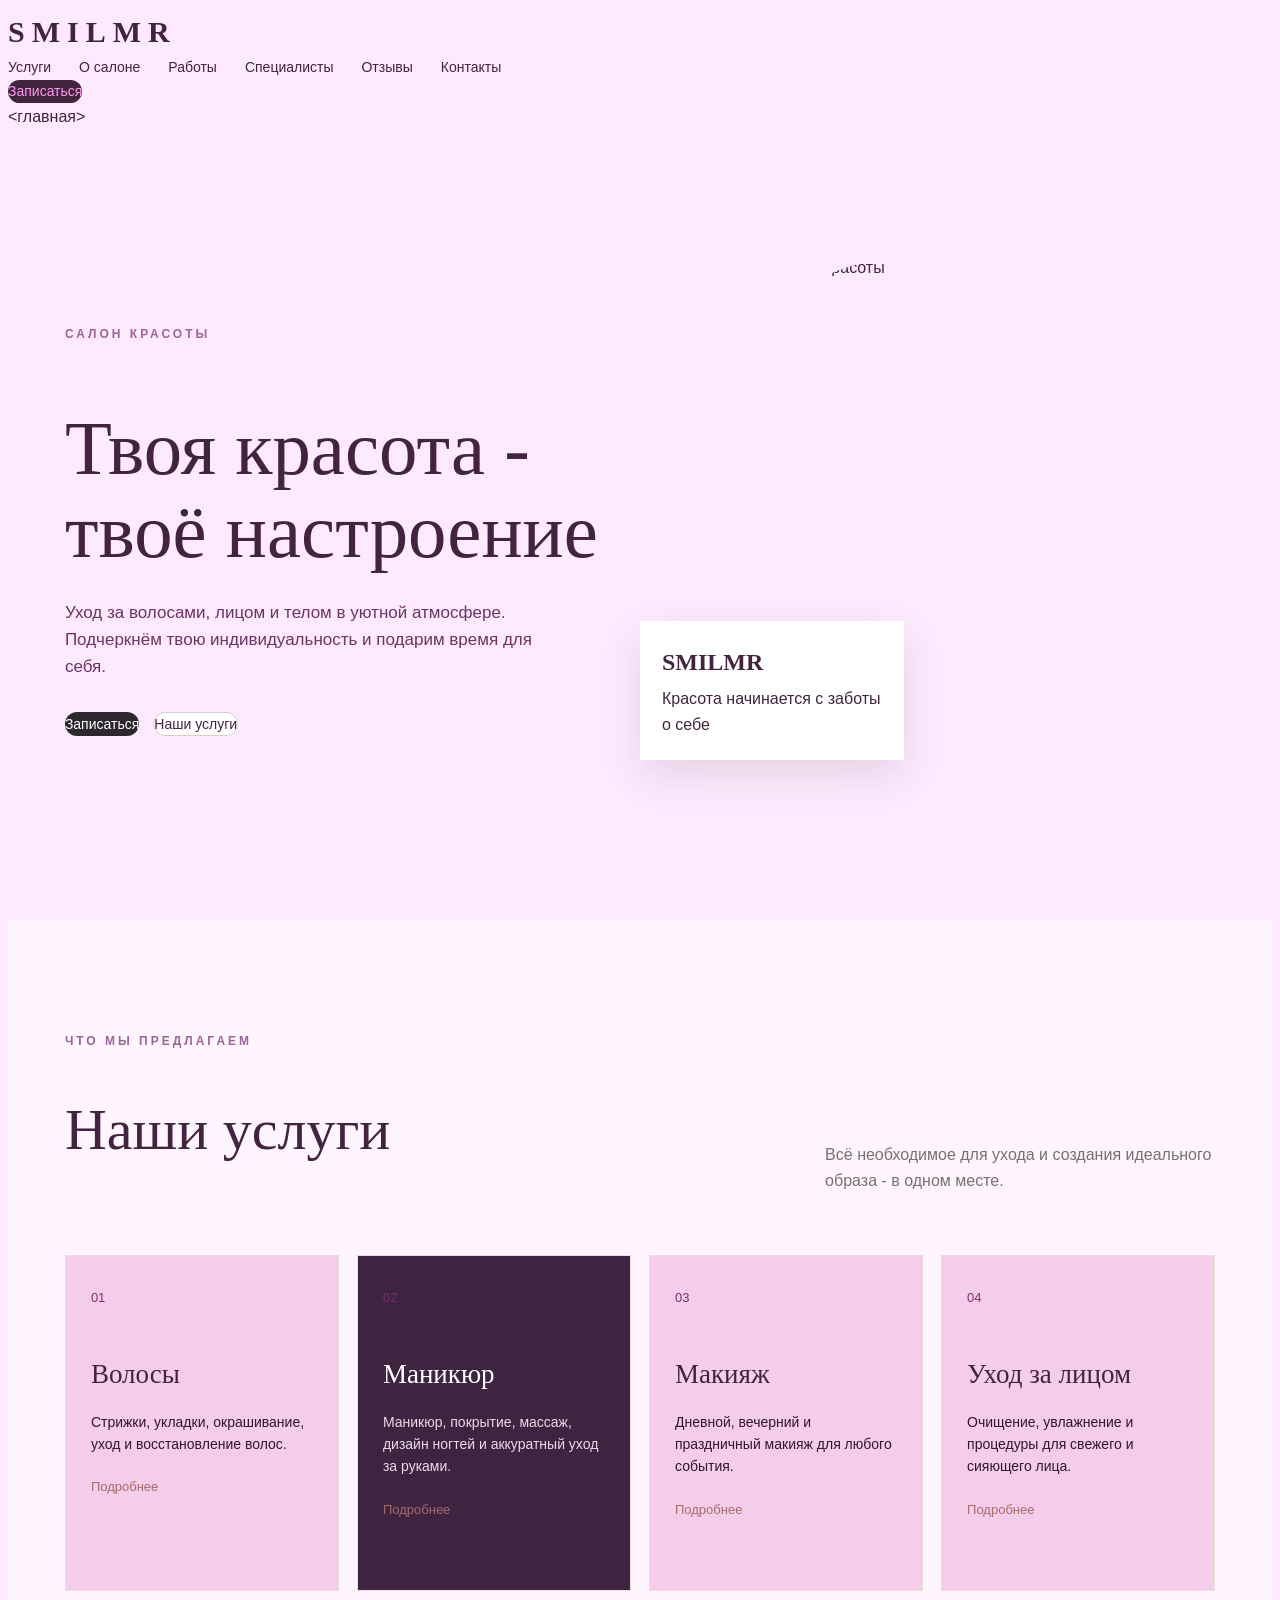
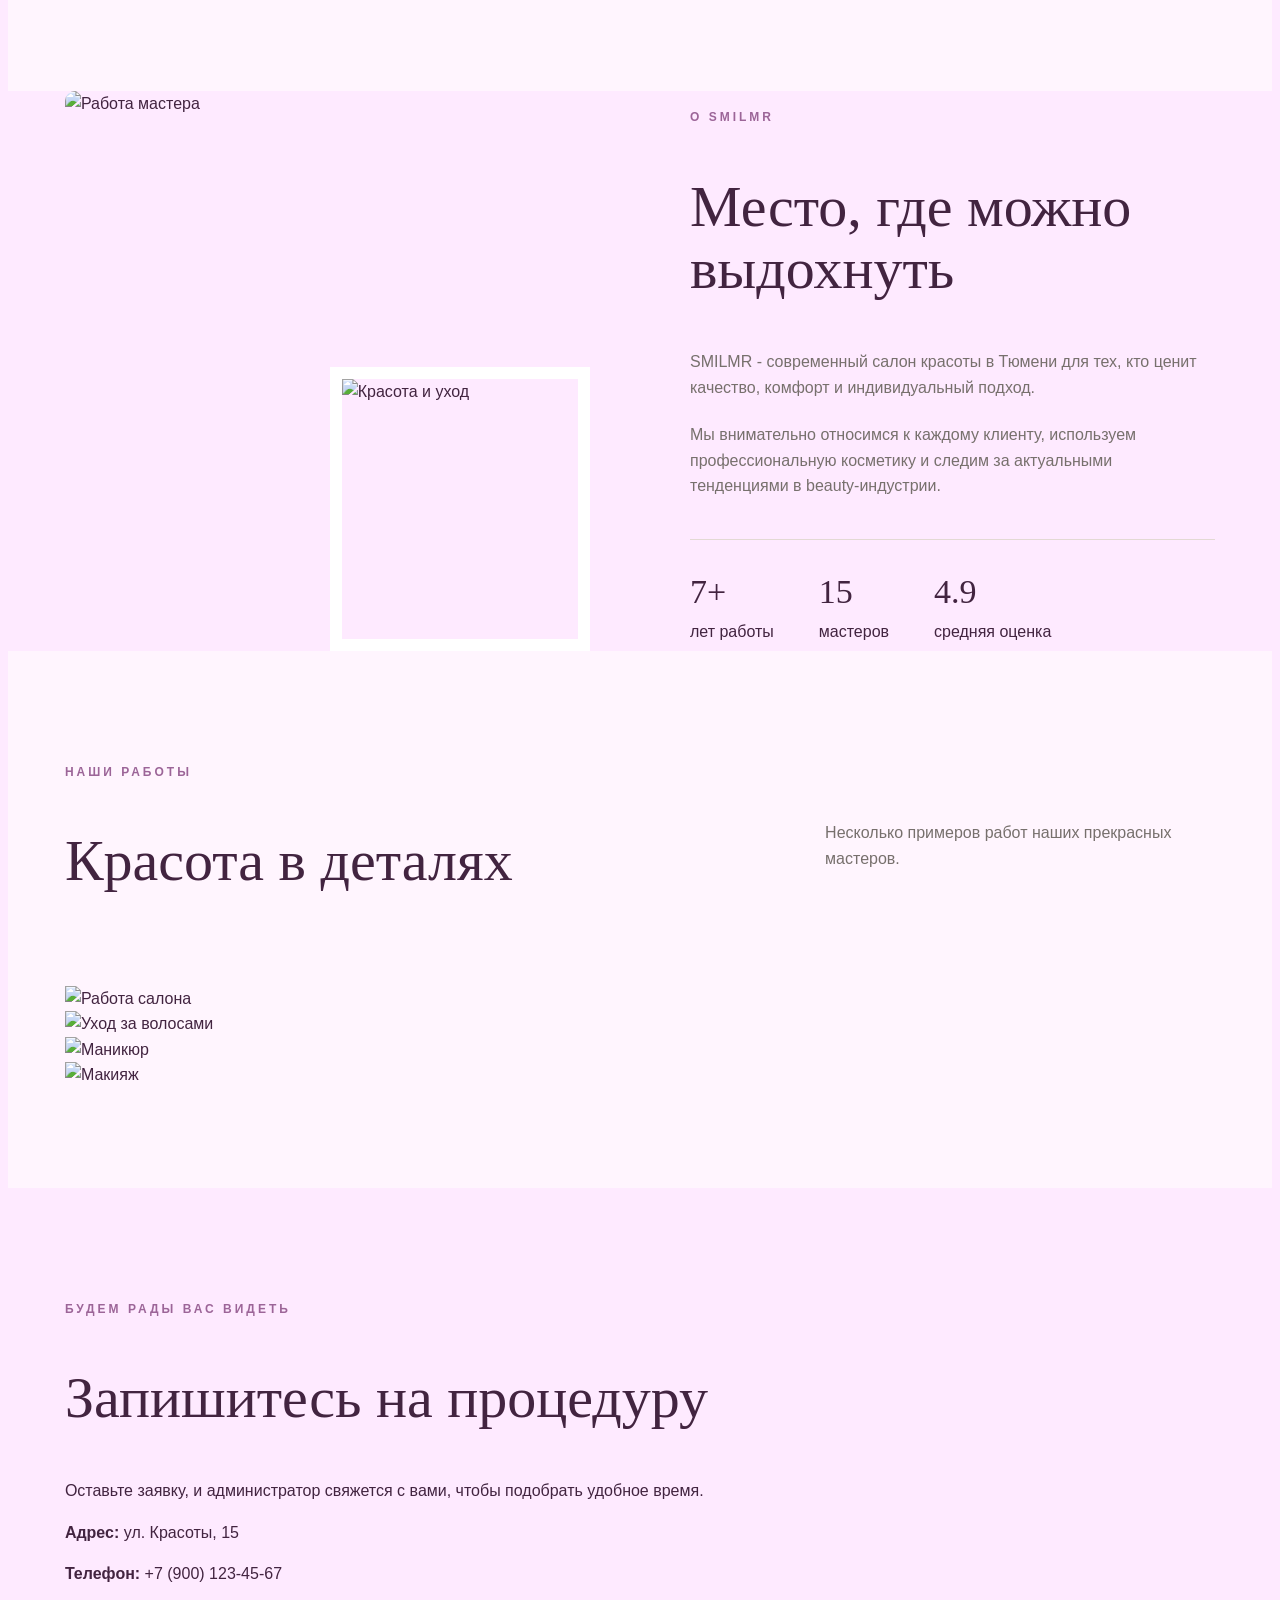
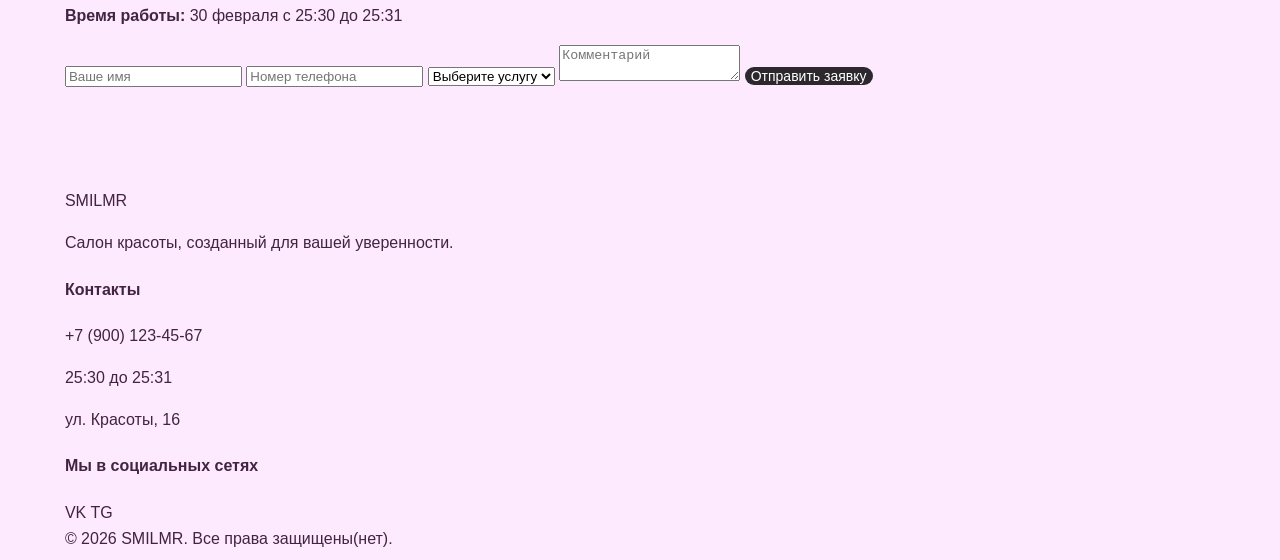
==== пр 5 васильева ноговицына/index.html @ 91c5d78b "изменена красотка в деталях прекрасные мастера" ====
<!DOCTYPE html>
<html lang="ru">
<head>
 <meta charset="UTF-8">
 <meta name="viewport" content="width=ширина устройства, начальный масштаб=1.0">
 <title>SMILMR - салон красоты в Тюмени</title>
  <link rel="stylesheet" href="style.css">
</head>
<body>


 <div class="заголовок контейнера-внутренний">
 <a href="#home" class="logo">SMILMR</a>

 <nav class="nav">
 <a href="#services">Услуги</a>
 <a href="#about">О салоне</a>
 <a href="#gallery">Работы</a>
 <a href="#masters">Специалисты</a>
 <a href="#reviews">Отзывы</a>
 <a href="#contacts">Контакты</a>
 </nav>

 <a href="#контакты" class="header-btn">Записаться</a>
 </div>
</header>

<главная>

 <!--БАННЕР-->
 <section class="hero" id="home">
 <div class="container hero-content">
 <div class="hero-text">
 <p class="eyebrow">САЛОН КРАСОТЫ</p>
 <h1>Твоя красота -

твоё настроение
</h1> <p class="hero-description"> Уход за волосами, лицом и телом в уютной атмосфере.
 Подчеркнём твою индивидуальность и подарим время для себя.
 </p>
 <div class="hero-buttons">
 <a href="#contacts" class="btn btn-dark">Записаться</a>
 <a href="#services" class="btn btn-light">Наши услуги</a>
 </div>
 </div>

 <div class="hero-image">
 <img src="D:\ИС-24-1 Ноговицына Кристина\закладочки и ксюшечка\06.10.26\image\салон.jpg" alt="Интерьер салона красоты">
 <div class="hero-card">
 <strong>SMILMR</strong>
 
Красота начинается с заботы о себе

 </div>
 </div> </div> </section>

 <section class="section services" id="services">
 <div class="container">
 <div class="section-heading">
 <div>
 <p class="eyebrow">ЧТО МЫ ПРЕДЛАГАЕМ</p>
 <h2>Наши услуги</h2>
 </div>
 <p>Всё необходимое для ухода и создания идеального образа - в одном месте.</p>
 </div>

 <div class="service-grid">
 <article class="service-card">
 <div class="service-number">01</div>
 <h3>Волосы</h3>
 <p>Стрижки, укладки, окрашивание, уход и восстановление волос.</p>
 <a href="#contacts">Подробнее </a>
 </article>

 <article class="service-card featured">
 <div class="service-number">02</div>
 <h3>Маникюр</h3>
 <p>Маникюр, покрытие, массаж, дизайн ногтей и аккуратный уход за руками.</p>
 <a href="#contacts">Подробнее </a>
 </article>

 <article class="service-card">
 <div class="service-number">03</div>
 <h3>Макияж</h3>
 <p>Дневной, вечерний и праздничный макияж для любого события.</p>
 <a href="#contacts">Подробнее </a>
 </article>

 <article class="service-card">
 <div class="service-number">04</div>
 <h3>Уход за лицом</h3>
 <p>Очищение, увлажнение и процедуры для свежего и сияющего лица.</p>
 <a href="#contacts">Подробнее </a>
 </article>
 </div>
 </div>
 </section>

 <!--О САЛОНЕ-->
 <section class="раздел о программе" id="about">
 <div class="container about-grid">
 <div class="about-images">
 <img class="about-main" src="D:\ИС-24-1 Ноговицына Кристина\закладочки и ксюшечка\06.10.26\image\вторая женщина.jpg" alt="Работа мастера">
 <img class="about-small" src="D:\ИС-24-1 Ноговицына Кристина\закладочки и ксюшечка\06.10.26\image\не женщина.jpg" alt="Красота и уход">
 </div>

 <div class="about-text">
 <p class="eyebrow">О SMILMR</p>
 <h2>Место, где можно

выдохнуть
</h2>
 <p>
 SMILMR - современный салон красоты в Тюмени для тех, кто ценит
 качество, комфорт и индивидуальный подход.
 </p>
 <p>
 Мы внимательно относимся к каждому клиенту, используем
 профессиональную косметику и следим за актуальными тенденциями в beauty-индустрии. </p>

 <div class="stats">
 <div><strong>7+</strong>
лет работы
</div>
 <div><strong>15</strong>
мастеров
</div>
 <div><strong>4.9</strong>средняя оценка</div> </div> </div> </div> </section>

 <!--ГАЛЕРЕЯ-->
 <section class="section gallery" id="gallery">
 <div class="container">
 <div class="section-heading centered">
 <div>
 <p class="eyebrow">НАШИ РАБОТЫ</p>
 <h2>Красота в деталях</h2>
 </div>
 <p>Несколько примеров работ наших прекрасных мастеров.</p>
 </div>

 <div class="галерея-сетка">
 <img src="D:\ИС-24-1 Ноговицына Кристина\закладочки и ксюшечка\06.10.26\image\работа.jpg" alt="Работа салона">
 <img src="D:\ИС-24-1 Ноговицына Кристина\закладочки и ксюшечка\06.10.26\image\женщина.jpg " alt="Уход за волосами">
 <img src="D:\ИС-24-1 Ноговицына Кристина\закладочки и ксюшечка\06.10.26\image\ногти.jpeg" alt="Маникюр">
 <img src="D:\ИС-24-1 Ноговицына Кристина\закладочки и ксюшечка\06.10.26\image\акияжик.jpg" alt="Макияж">
 </div>
 </div>
 </раздел>

 
 </article>
 </div>
 </div>
 </div>
 </section>

 <!--КОНТАКТЫ-->
 <section class="section contacts" id="contacts">
 <div class="container contacts-grid">
 <div>
 <p class="eyebrow">БУДЕМ РАДЫ ВАС ВИДЕТЬ</p>
 <h2>Запишитесь

на процедуру
</h2>
 <p class="contact-text">
 Оставьте заявку, и администратор свяжется с вами, чтобы подобрать удобное время. </p>

 <div class="contact-info">
 <p><b>Адрес:</b> ул. Красоты, 15</p>
 <p><b>Телефон:</b> +7 (900) 123-45-67</p>
 <p><b>Время работы:</b> 30 февраля с 25:30 до 25:31</p>
 </div>
 </div>

 <form class="form" onsubmit="return false;">
 <input type="text" placeholder="Ваше имя">
 <input type="tel" placeholder="Номер телефона">
 <select>
 <option>Выберите услугу</option>
 <option>Волосы</option>
 <option>Маникюр</option>
 <option>Макияж</option>
 <option>Уход за лицом</option>
 </select>
 <textarea placeholder="Комментарий"></textarea>
 <button class="btn btn-dark" type="submit">Отправить заявку</button>
 </form>
 </div>
 </section>



<footer class="footer">
 <div class="container footer-grid">
 <div>
 <div class="footer-logo">SMILMR</div>
 <p>Салон красоты, созданный
для вашей уверенности.</p>
 </div>

 <div>
 <h4>Контакты</h4>
 <p>+7 (900) 123-45-67</p>
 <p>25:30 до 25:31</p>
 <p>ул. Красоты, 16</p>
 </div>

 <div>
 <h4>Мы в социальных сетях</h4>
 <div class="socials">
 <a href="#">VK</a>
 <a href="#">TG</a>
 
 </div>
 </div>
 </div>

 <div class="container copyright">
 <span>© 2026 SMILMR. Все права защищены(нет).
---- пр 5 васильева ноговицына/style.css ----
html {
    scroll-behavior: smooth;
}

body {
    font-family: Arial, Helvetica, sans-serif;
    color: #422440;
    background: #feeaff;
    line-height: 1.6;
}

a {
    color: inherit;
    text-decoration: none;
}

img {
    width: 99%;
    display: block;
    object-fit: cover;
}

.container {
    width: min(1180px, 91%);
    margin: 0 auto;
}


.header {
    background: rgba(49, 4, 34, 0.96);
    border-bottom: 1px solid #e8ded8;
    position: sticky;
    top: 0;
    z-index: 10;
}

.header-inner {
    min-height: 78px;
    display: flex;
    align-items: center;
    justify-content: space-between;
    gap: 30px;
}

.logo {
    font-family: Georgia, serif;
    font-size: 30px;
    letter-spacing: 7px;
    font-weight: bold;
}

.nav {
    display: flex;
    gap: 28px;
    font-size: 14px;
}

.nav a:hover {
    color: #ce6cbd;
}

.header-btn,
.btn {
    display: inline-flex;
    align-items: center;
    justify-content: center;
    padding: 13px 24p


x;
    border-radius: 30px;
    transition: .25s;
    cursor: pointer;
    border: none;
    font-size: 14px;
}

.header-btn {
    background: #422440;
    color: rgb(255, 153, 238);
}

.header-btn:hover,
.btn-dark:hover {
    background: #a5699d;
    transform: translateY(-2px);
}

.section {
    padding: 100px 0;
}

.eyebrow {
    color: #9c6598;
    font-size: 12px;
    letter-spacing: 3px;
    font-weight: bold;
    margin-bottom: 15px;
}

h1, h2 {
    font-family: Georgia, "Times New Roman", serif;
    font-weight: 400;
    line-height: 1.08;
}

h2 {
    font-size: clamp(39px, 5vw, 58px);
}

h2 span,
h1 span {
    color: #a5699d;
}

.section-heading {
    display: flex;
    justify-content: space-between;
    align-items: end;
    gap: 30px;
    margin-bottom: 45px;
}

.section-heading > p {
    max-width: 390px;
    color: #77706d;
}

.centered {
    align-items: center;
}


.hero {
    min-height: 650px;
    display: flex;
    align-items: center;
    padding: 70px 0;
}

.hero-content {
    display: grid;
    grid-template-columns: 1fr 1fr;
    align-items: center;
    gap: 70px;
}

.hero-text h1 {
    font-size: clamp(48px, 6vw, 78px);
    margin-bottom: 25px;
}

.hero-description {
    color: #6d3363;
    max-width: 510px;
    margin-bottom: 32px;
    font-size: 17px;
}

.hero-buttons {
    display: flex;
    gap: 14px;
    flex-wrap: wrap;
}

.btn-dark {
    background: #2c282d;
    color: white;
}

.btn-light {
    background: white;
    border: 1px solid #d9cdc7;
}

.btn-light:hover {
    border-color: #a56c69;
    color: #a56c69;
}

.hero-image {
    position: relative;
}

.hero-image img {
    height: 540px;
    border-radius: 250px 250px 12px 12px;
}

.hero-card {
    position: absolute;
    left: -35px;
    bottom: 35px;
    width: 220px;
    background: white;
    padding: 22px;
    box-shadow: 0 15px 40px rgba(50, 35, 30, .12);
}

.hero-card strong {
    display: block;
    font-family: Georgia, serif;
    font-size: 24px;
    margin-bottom: 5px;
}

.hero-card span {
    color: #77706d;
    font-size: 13px;
}

.services {
    background: #fff5fe;
}

.service-grid {
    display: grid;
    grid-template-columns: repeat(4, 1fr);
    gap: 18px;
}

.service-card {
    background: #f5cdeb;
    padding: 32px 25px;
    min-height: 270px;
    border: 1px solid #eadfd9;
    transition: .25s;
}

.service-card:hover {
    transform: translateY(-7px);
    box-shadow: 0 15px 30px rgba(50, 35, 30, .08);
}

.service-card.featured {
    background: #3e2441;
    color: white;
}

.service-number {
    color: #812c6f;
    font-size: 13px;
    margin-bottom: 45px;
}

.service-card h3 {
    font-family: Georgia, serif;
    font-size: 27px;
    font-weight: 400;
    margin-bottom: 12px;
}

.service-card p {
    color: #31162d;
    font-size: 14px;
    margin-bottom: 18px;
}

.featured p {
    color: #e9dbe5;
}

.service-card a {
    font-size: 13px;
    color: #a56c69;
}


.about {
    background:#fff5fe;
}

.about-grid {
    display: grid;
    grid-template-columns: 1fr 1fr;
    gap: 100px;
    align-items: center;
}

.about-images {
    position: relative;
    min-height: 560px;
}

.about-main {
    width: 78%;
    height: 500px;
    border-radius: 10px;
}

.about-small {
    position: absolute;
    width: 45%;
    height: 260px;
    right: 0;
    bottom: 0;
    border: 12px solid #fff;
}

.about-text > p:not(.eyebrow) {
    color: #77706d;
    max-width: 520px;
    margin-top: 22px;
}

.stats {
    display: flex;
    gap: 45px;
    margin-top: 40px;
    padding-top: 25px;
    border-top: 1px solid #e3d9d4;
}

.stats strong {
    display: block;
    font-family: Georgia, serif;
    font-size: 34px;
    font-weight: 400;
}

.stats span {
    color: #77706d;
    font-size: 12px;
}


.gallery {
    background: #fff5fe;
}

.gallery-grid {
    display: grid;
    grid-template-columns: repeat(4, 1fr);
    gap: 15px;
}

.gallery-grid img {
    height: 360px;
    border-radius: 5px;
    trans




.gallery-grid img:hover {
    transform: scale(1.02);
}

/* МАСТЕРА */
.masters {
    background: #fff;
}

.masters-grid {
    display: grid;
    grid-template-columns: repeat(3, 1fr);
    gap: 25px;
}

.master-card {
    background: #f5eeea;
}

.master-card img {
    height: 400px;
}

.master-card div {
    padding: 20px;
}

.master-card h3 {
    font-family: Georgia, serif;
    font-size: 24px;
    font-weight: 400;
}

.master-card p {
    color: #77706d;
    font-size: 13px;
}


.reviews {
    background: #e7d5d0;
}

.reviews-box {
    text-align: center;
}

.review-grid {
    margin-top: 40px;
    display: grid;
    grid-template-columns: 1fr 1fr;
    gap: 20px;
    text-align: left;
}

.review {
    background: #fff;
    padding: 30px;
}

.stars {
    color: #a56c69;
    letter-spacing: 4px;
    margin-bottom: 20px;
}

.review p {
    color: #5e5754;
    margin-bottom: 25px;
}

.contacts {
    background: #fbf7f4;
}

.contacts-grid {
    display: grid;
    grid-template-columns: 1fr 1fr;
    gap: 100px;
    align-items: start;
}

.contact-text {
    color: #77706d;
    max-width: 480px;
    margin: 25px 0;
}

.contact-info {
    line-height: 2;
}

.form {
    background: #fff;
    padding: 35px;
    box-shadow: 0 15px 40px rgba(50, 35, 30, .08);
}

.form input,
.form select,
.form textarea {
    width: 100%;
    border: 1px solid #ded3ce;
    background: #fff;
    padding: 15px;
    margin-bottom: 14px;
    font: inherit;
    outline: none;
}

.form input:focus,
.form select:focus,
.form textarea:focus {
    border-color: #a56c69;
}

.form textarea {
    min-height: 120px;
    resize: vertical;
}

.form .btn {
    width: 100%;
}


.footer {
    background: #292524;
    color: #eee7e3;
    padding: 65px 0 25px;
}

.footer-grid {
    display: grid;
    grid-template-columns: 1.4fr 1fr 1fr 1fr;
    gap: 45px;
    padding-bottom: 45px;
}

.footer-logo {
    font-family: Georgia, serif;
    font-size: 42px;
    letter-spacing: 8px;
    margin-bottom: 18px;
}

.footer p,
.footer a {
    color: #aaa19d;
    font-size: 13px;
}

.footer h4 {
    margin-bottom: 18px;
}

.footer a {
    display: block;
    margin-bottom: 9px;
}

.footer a:hover {
    color: white;
}

.socials {
    display: flex;
    gap: 8px;
}

.socials a {
    width: 40px;
    height: 40px;
    display: flex;
    justify-content: center;
    align-items: center;
    border: 1px solid #625a56;
    border-radius: 50%;
    color: white;
}

.copyright {
    border-top: 1px solid #48413e;
    padding-top: 20px;
    display: flex;
    justify-content: space-between;
    color: #827a76;
    font-size: 12px;
}



    .nav {
        display: none;
    }

    .hero-content,
    .about-grid,
    .contacts-grid {
        grid-template-columns: 1fr;
    }

    .hero {
        padding-top: 45px;
    }

    .hero-image {
        max-width: 650px;
        margin: 0 auto;
    }

    .service-grid {
        grid-template-columns: repeat(2, 1fr);
    }

    .gallery-grid {
        grid-template-columns: repeat(2, 1fr);
    }

    .masters-grid {
        grid-template-columns: repeat(3, 1fr);
    }

    .footer-grid {
        grid-template-columns: repeat(2, 1fr);
    }

    .about-images {
        max-width: 650px;
    }



    .section {
        padding: 65px 0;
    }

    .header-btn {
        padding: 10px 16px;
    }

    .logo {
        font-size: 24px;
        letter-spacing: 4px;
    }

    .hero-text h1 {
        font-size: 48px;
    }

    .hero-image img {
        height: 420px;
    }

    .hero-card {
        left: 10px;
        bottom: 20px;
    }

    .section-heading {
        display: block;
    }

    .section-heading > p {
        margin-top: 15px;
    }

    .service-grid,
    .gallery-grid,
    .masters-grid,
    .review-grid {
        grid-template-columns: 1fr;
    }

    .about-images {
        min-height: 450px;
    }
}
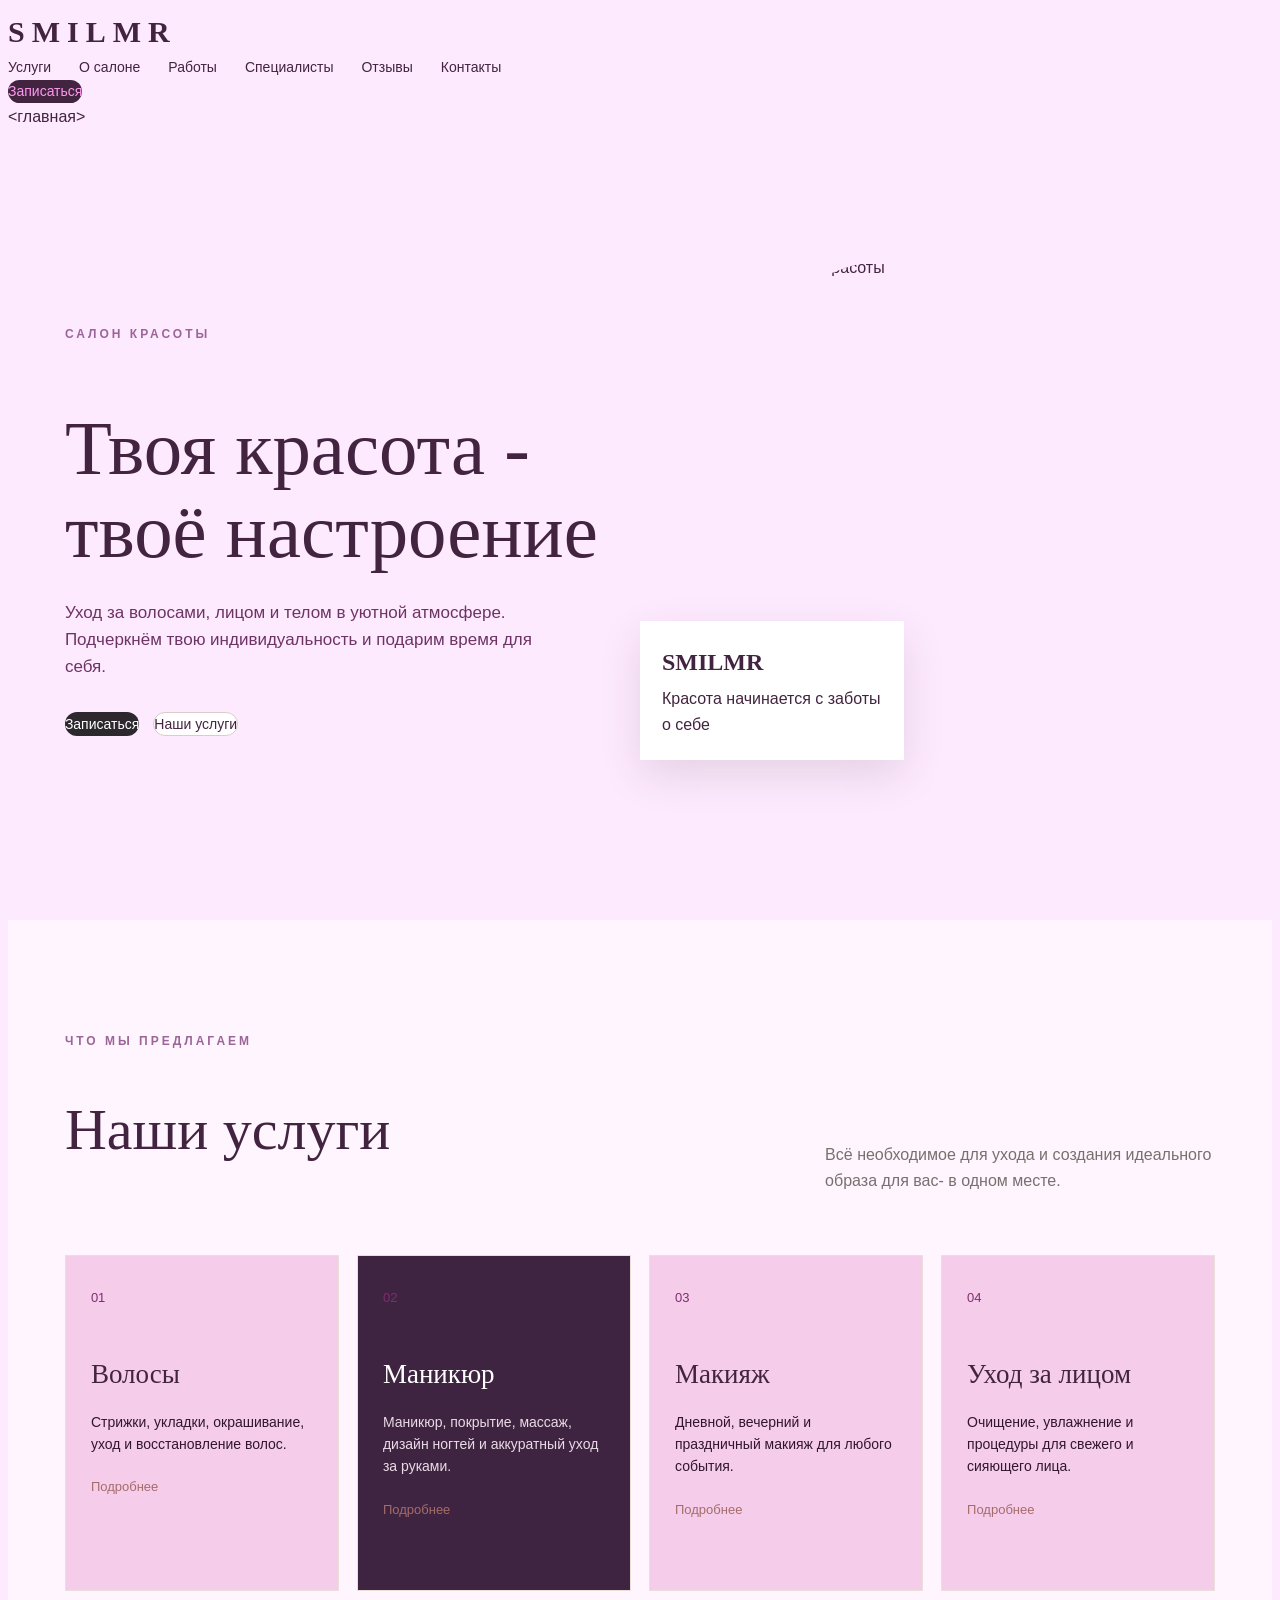
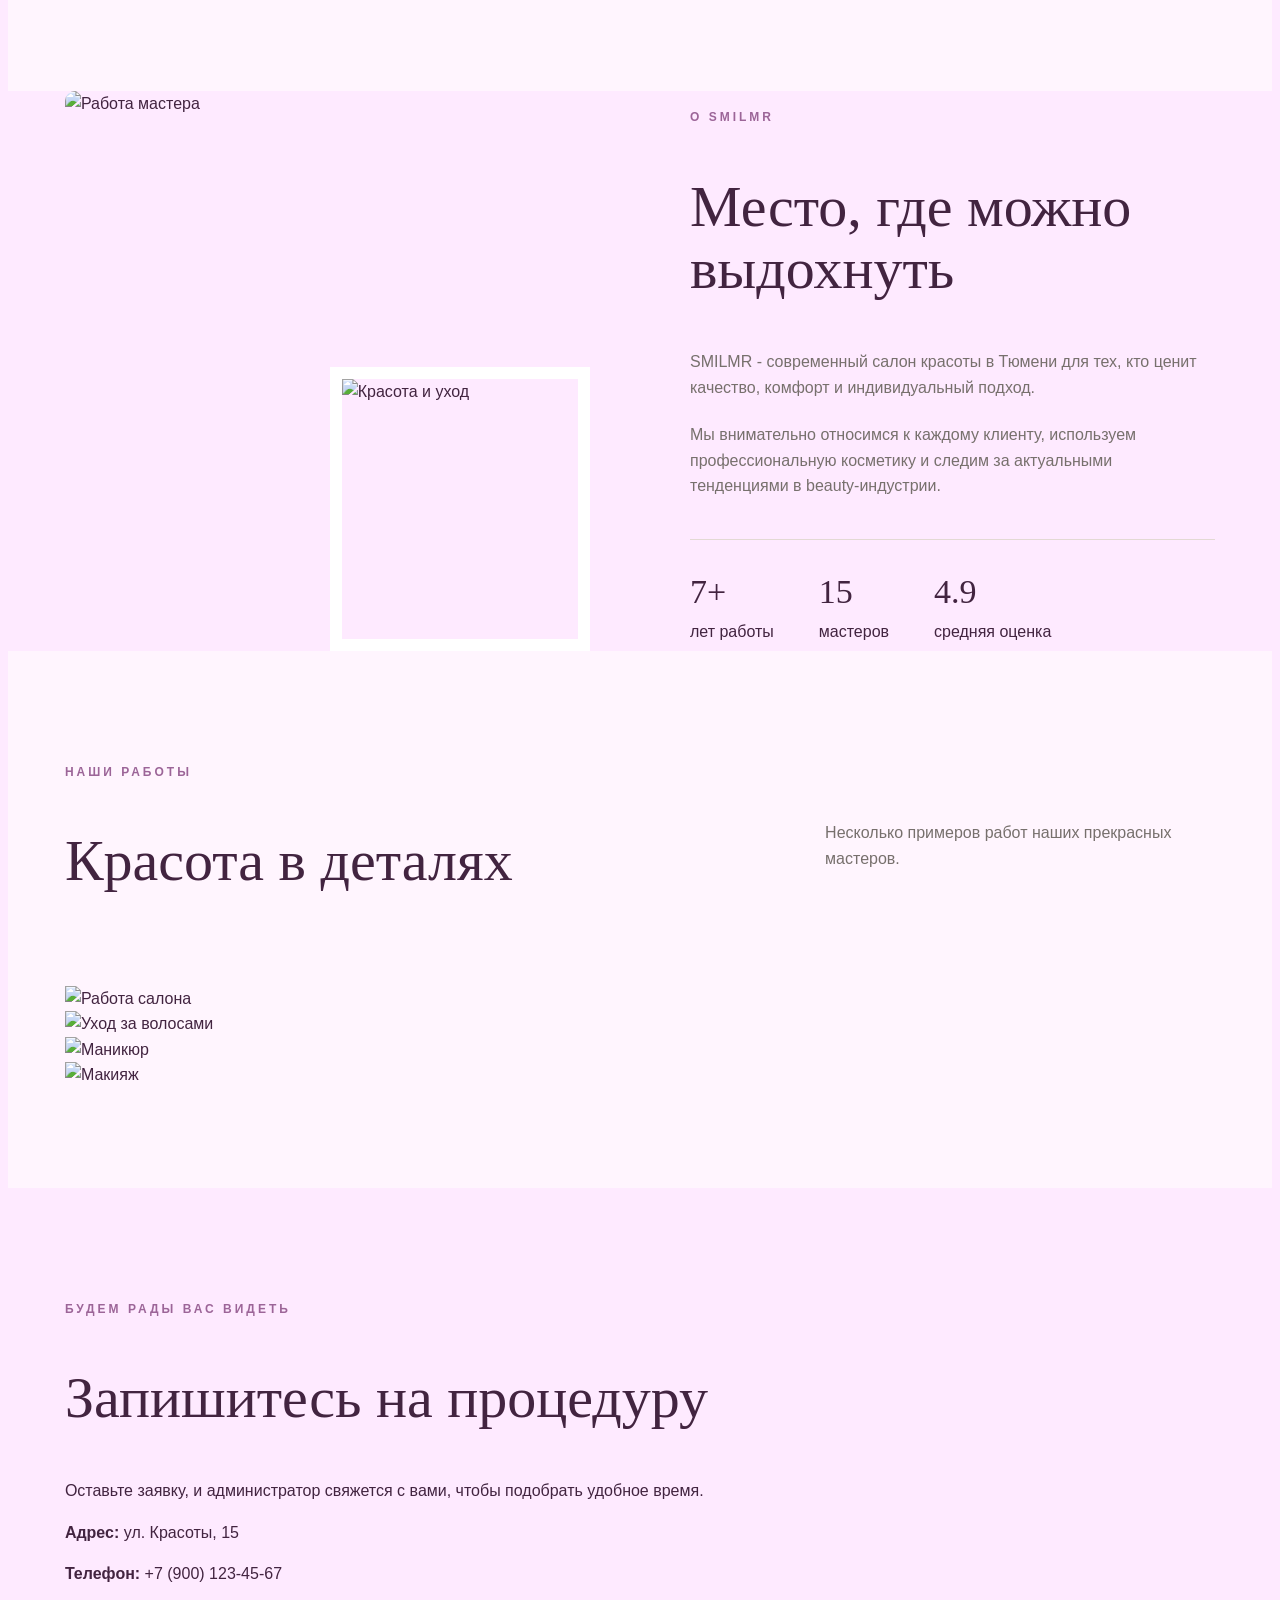
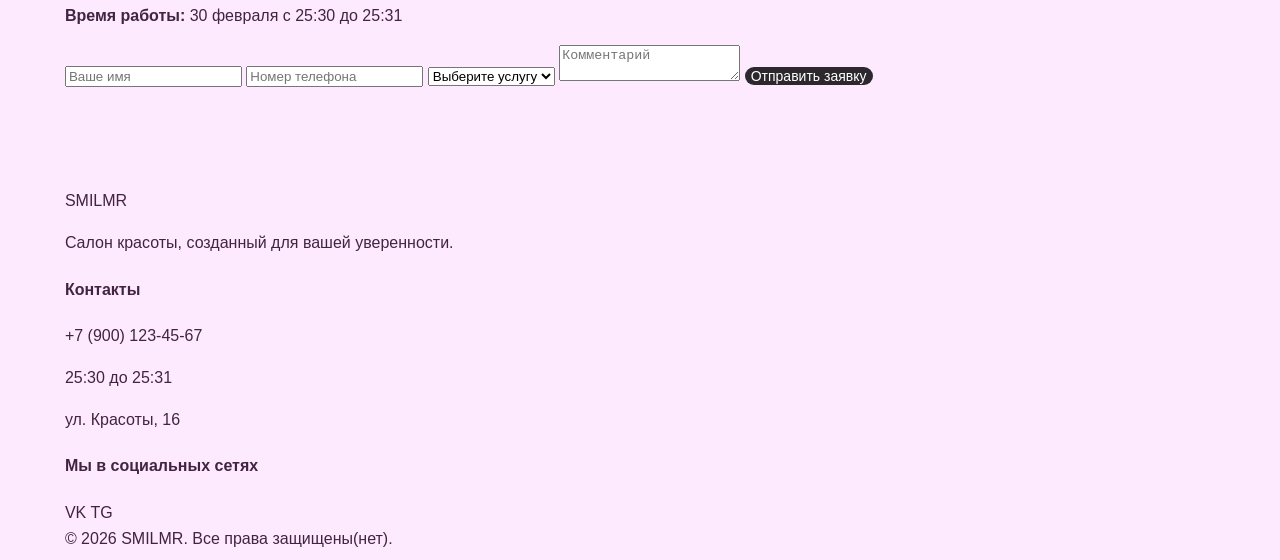
==== commit 43ae0262: "изменеа информация наши услуги для вас" ====
--- a/пр 5 васильева ноговицына/index.html
+++ b/пр 5 васильева ноговицына/index.html
@@ -61,7 +61,7 @@
  <p class="eyebrow">ЧТО МЫ ПРЕДЛАГАЕМ</p>
  <h2>Наши услуги</h2>
  </div>
- <p>Всё необходимое для ухода и создания идеального образа - в одном месте.</p>
+ <p>Всё необходимое для ухода и создания идеального образа для вас- в одном месте.</p>
  </div>
 
  <div class="service-grid">
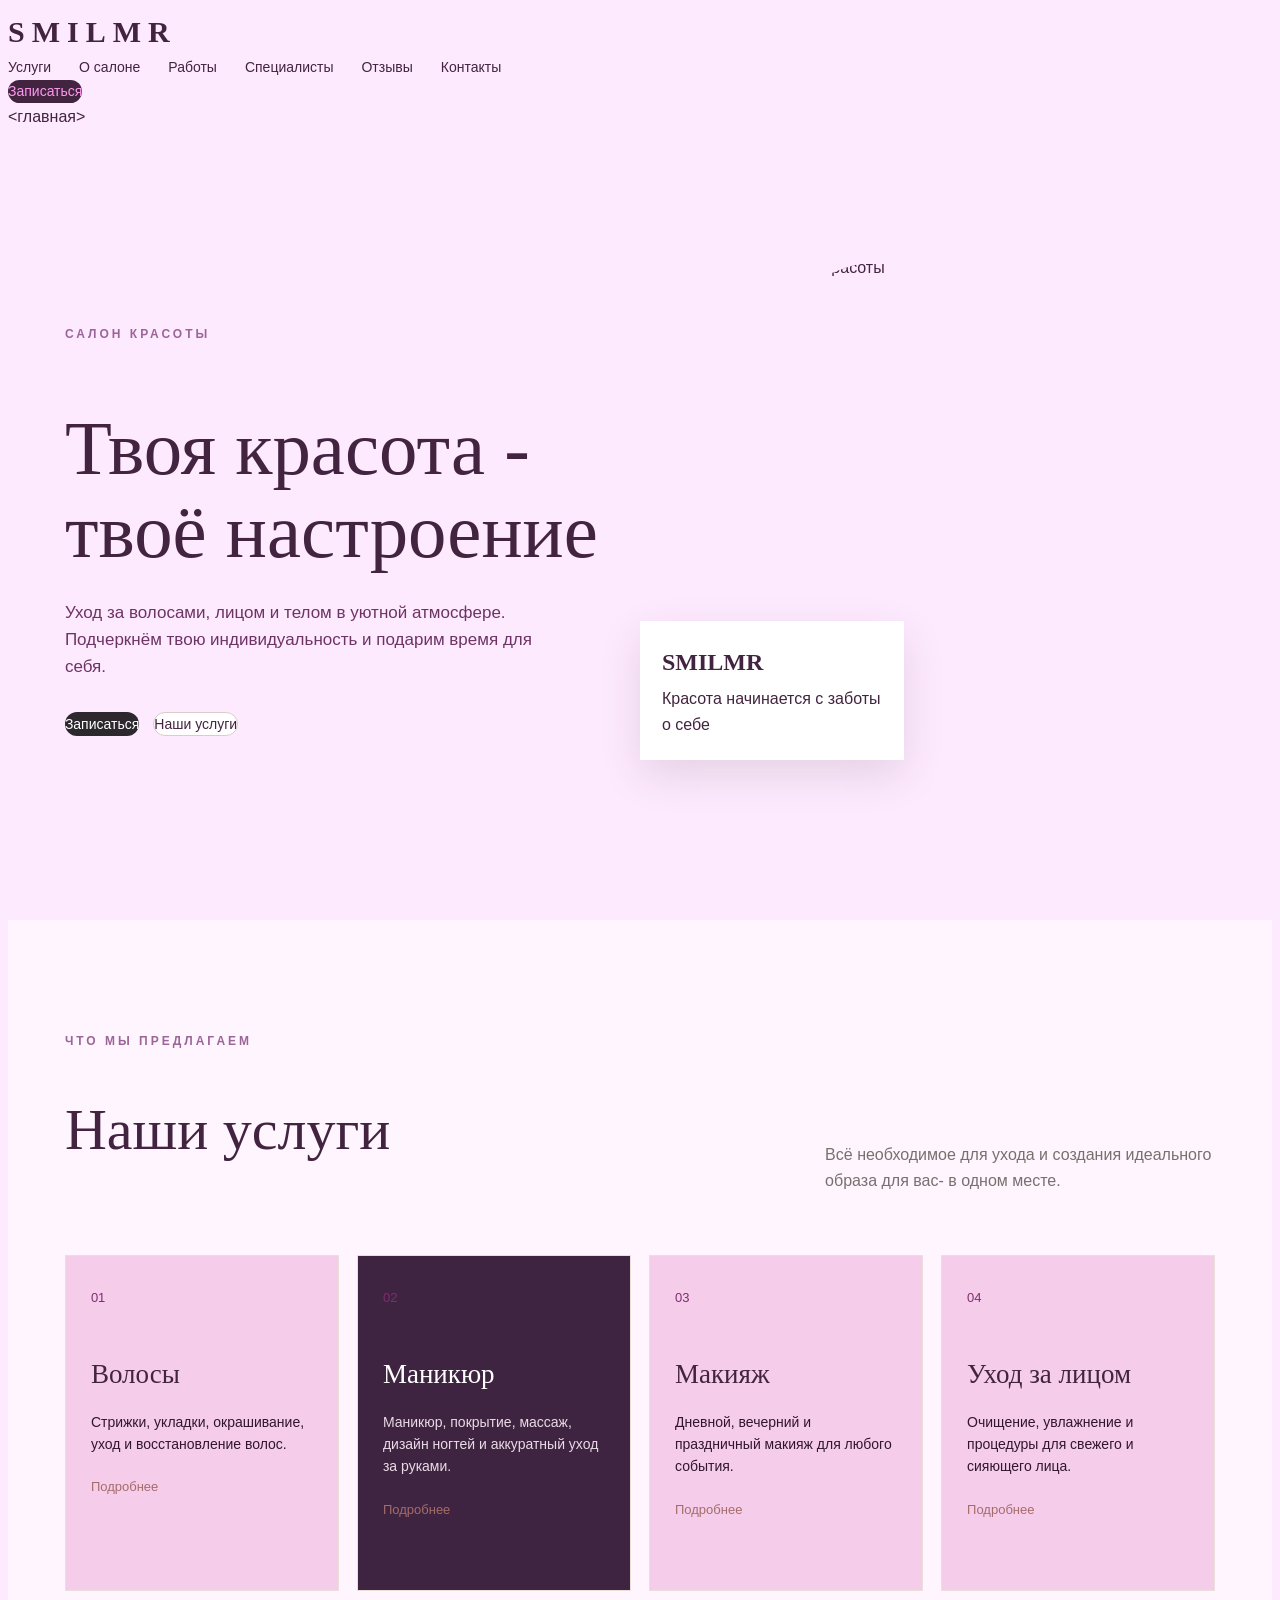
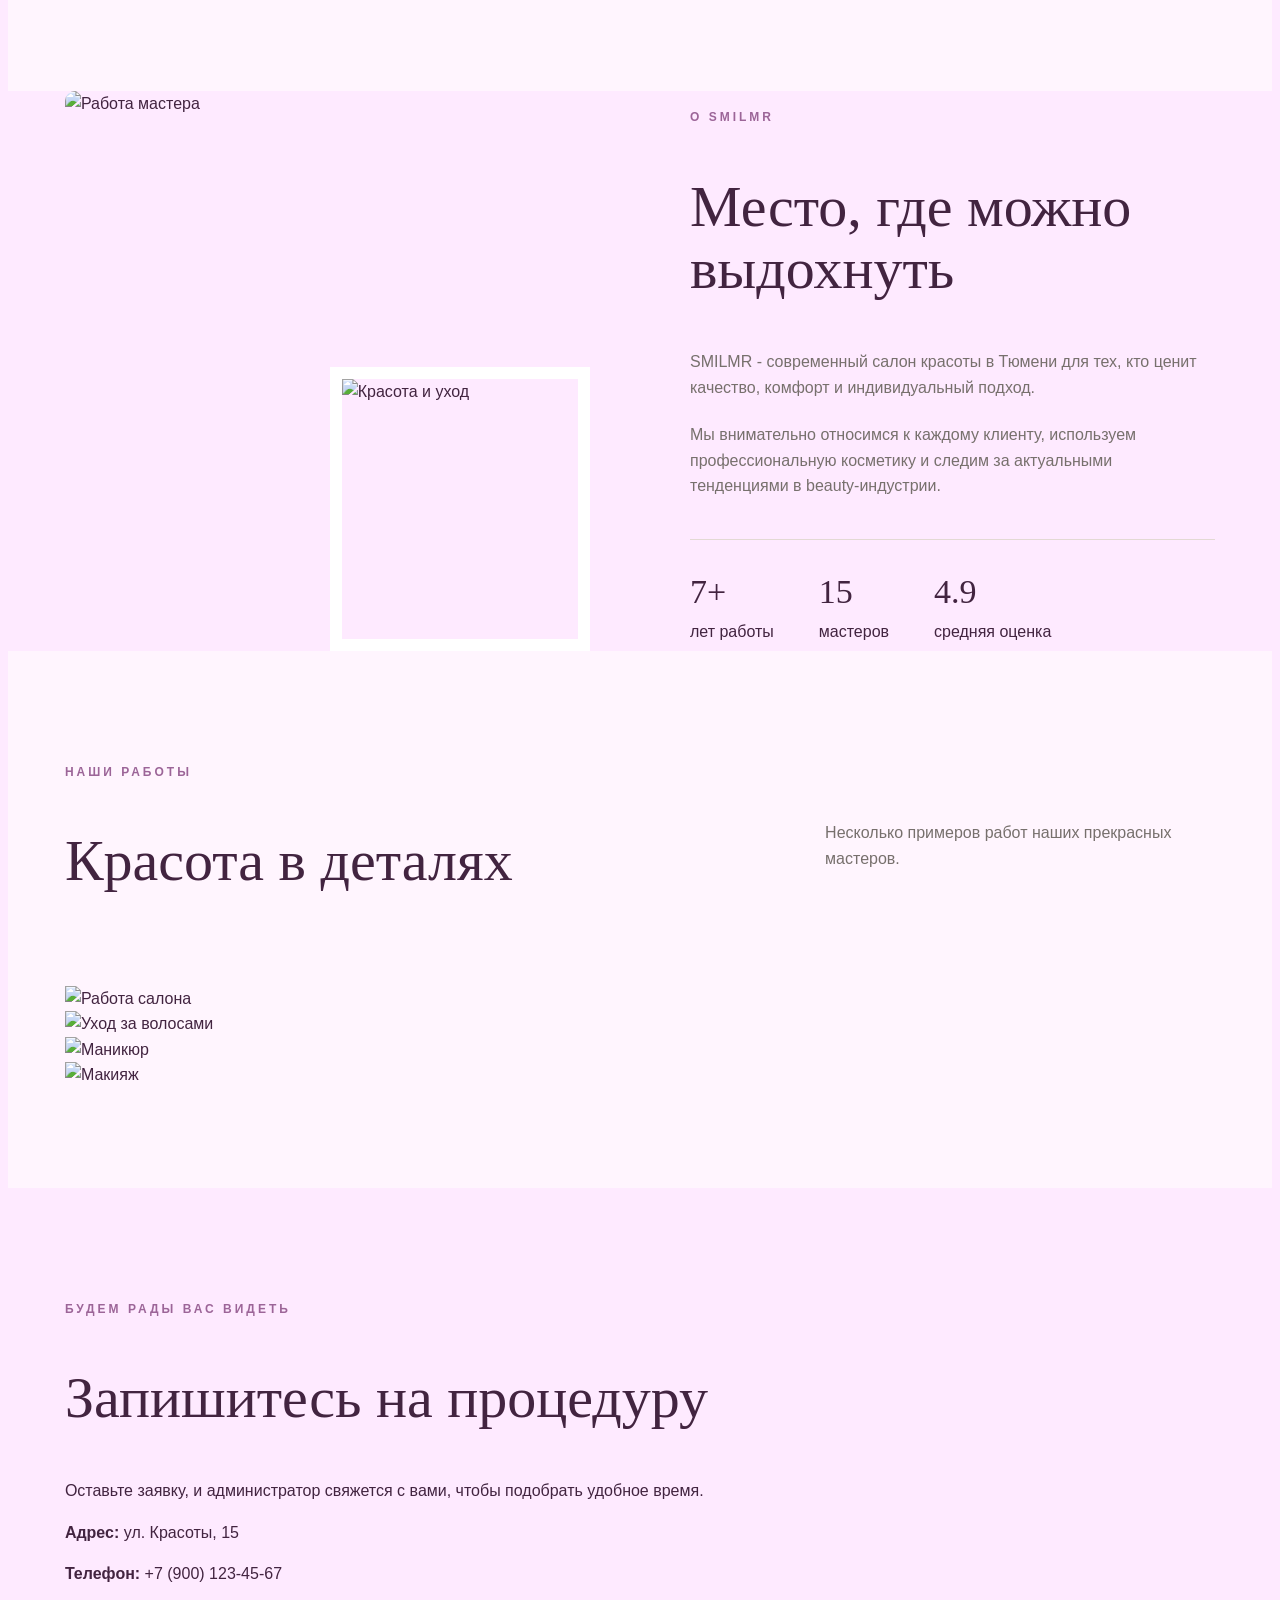
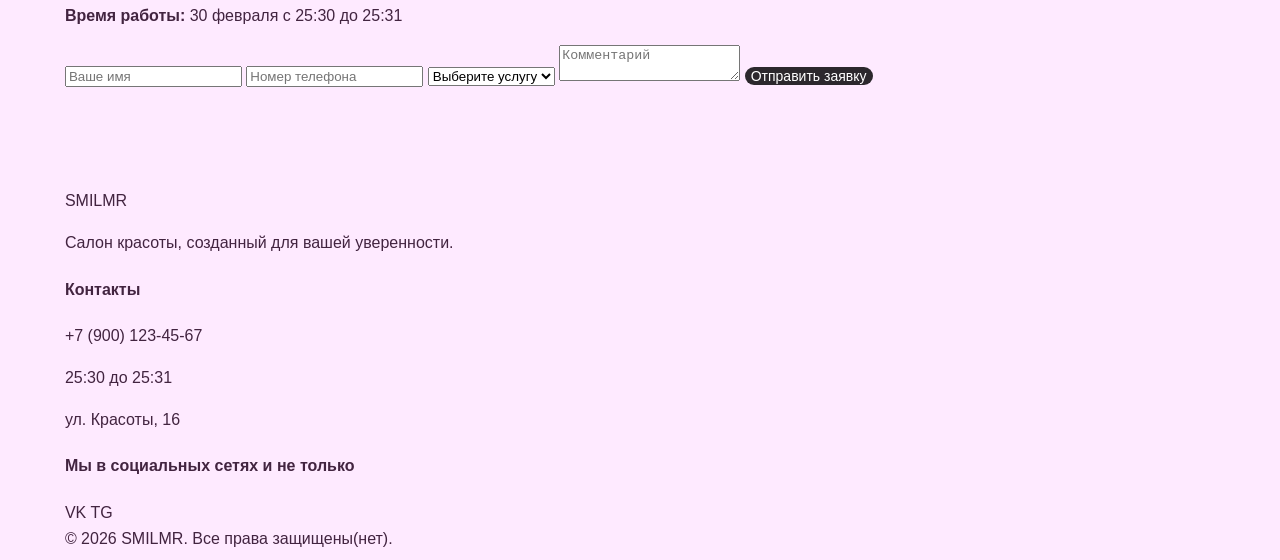
==== commit eedc1b15: "изменено социальные сети и не только" ====
--- a/пр 5 васильева ноговицына/index.html
+++ b/пр 5 васильева ноговицына/index.html
@@ -207,7 +207,7 @@
  </div>
 
  <div>
- <h4>Мы в социальных сетях</h4>
+ <h4>Мы в социальных сетях и не только</h4>
  <div class="socials">
  <a href="#">VK</a>
  <a href="#">TG</a>
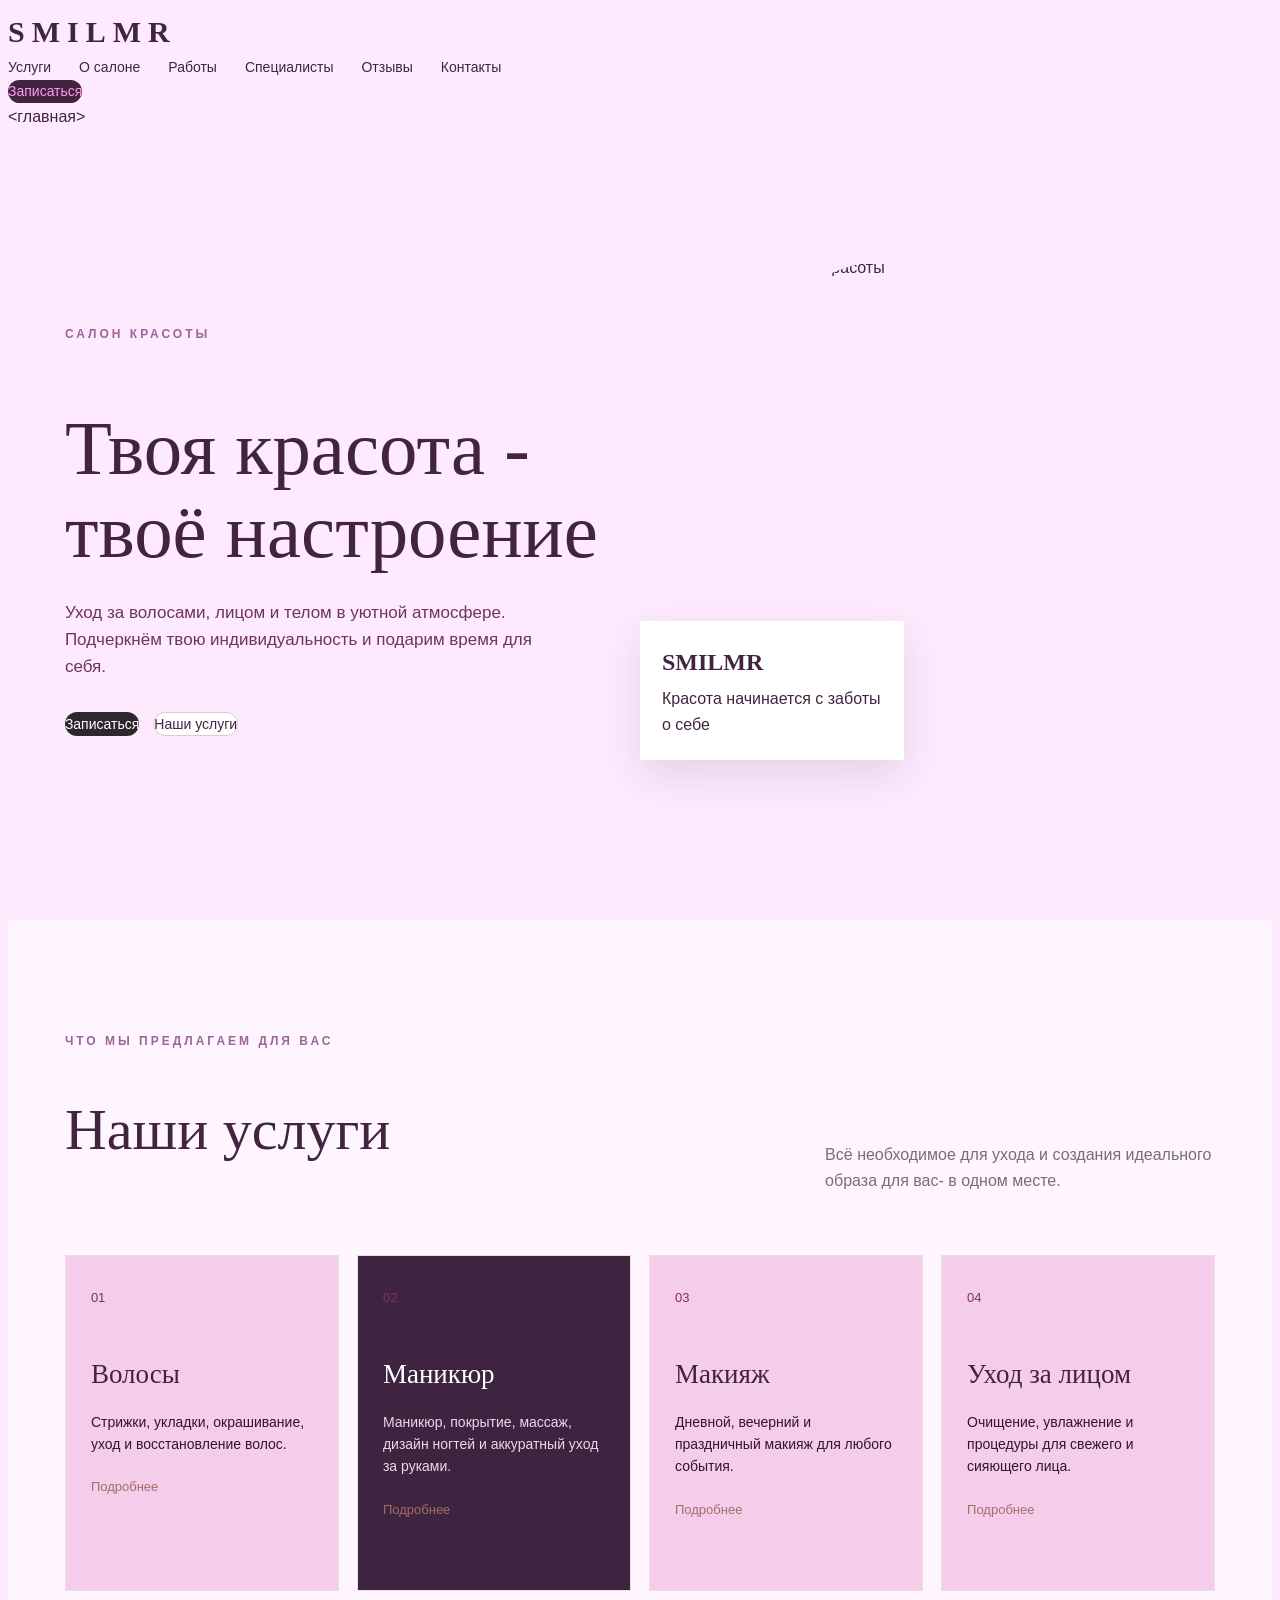
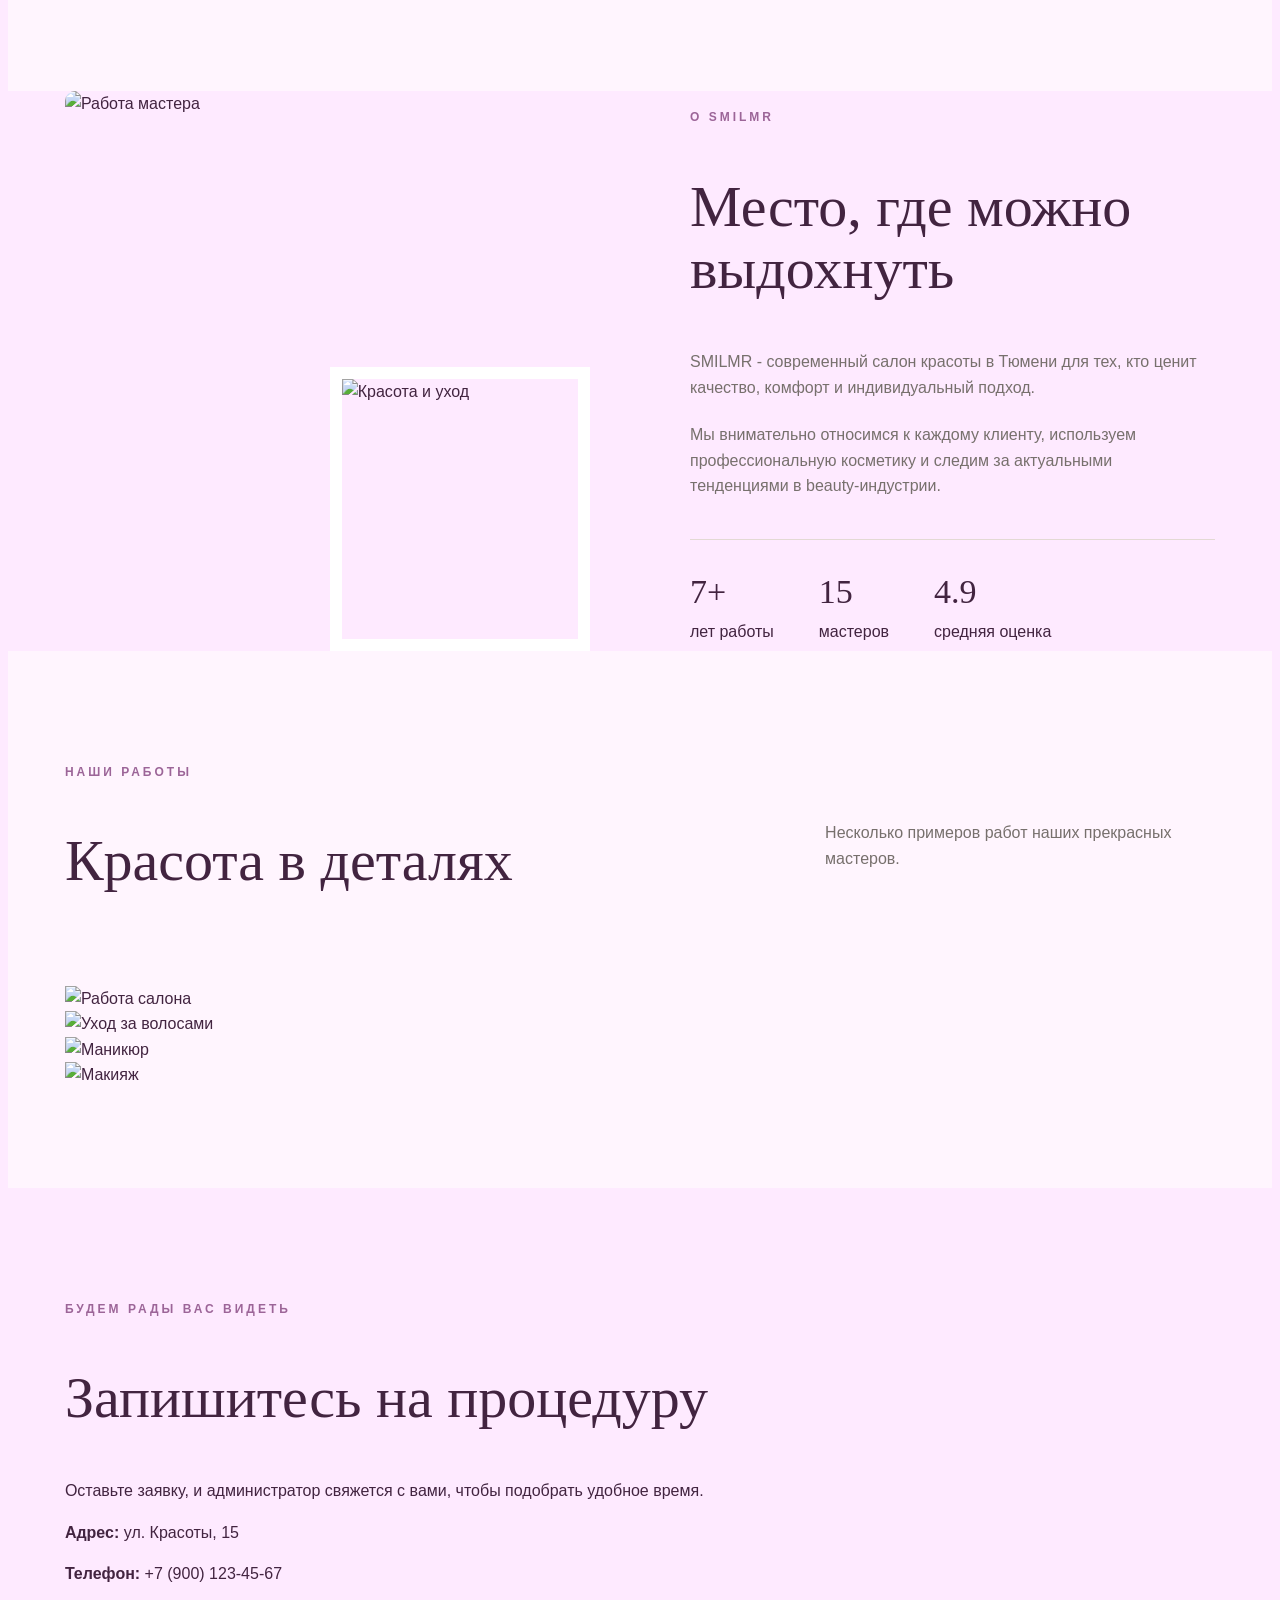
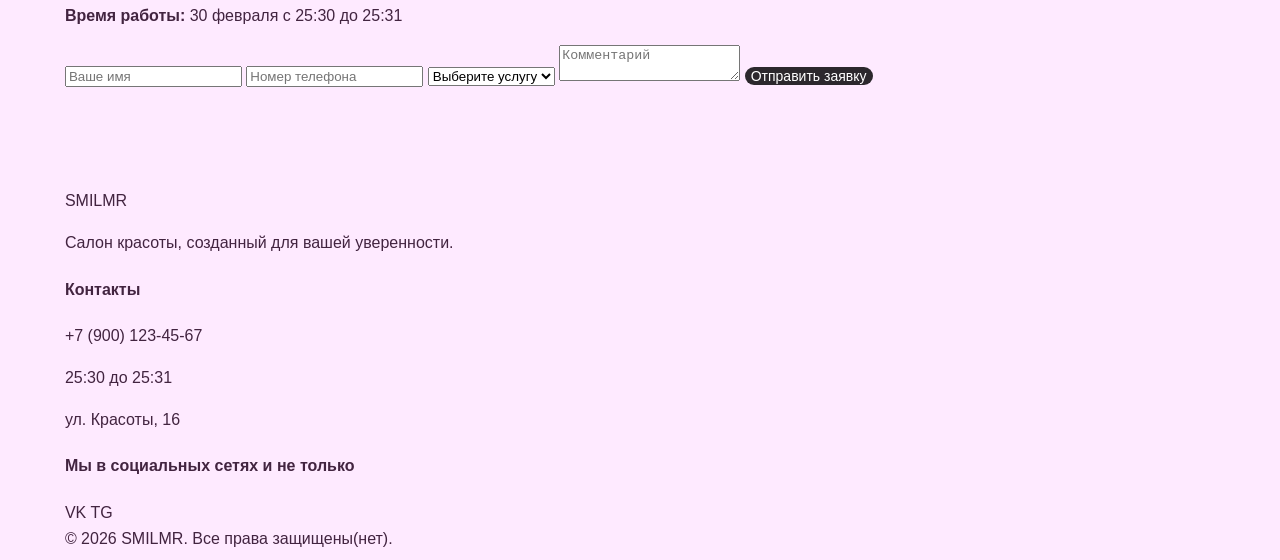
==== commit d11af773: "изменено предложение для вас" ====
--- a/пр 5 васильева ноговицына/index.html
+++ b/пр 5 васильева ноговицына/index.html
@@ -58,7 +58,7 @@
  <div class="container">
  <div class="section-heading">
  <div>
- <p class="eyebrow">ЧТО МЫ ПРЕДЛАГАЕМ</p>
+ <p class="eyebrow">ЧТО МЫ ПРЕДЛАГАЕМ ДЛЯ ВАС</p>
  <h2>Наши услуги</h2>
  </div>
  <p>Всё необходимое для ухода и создания идеального образа для вас- в одном месте.</p>
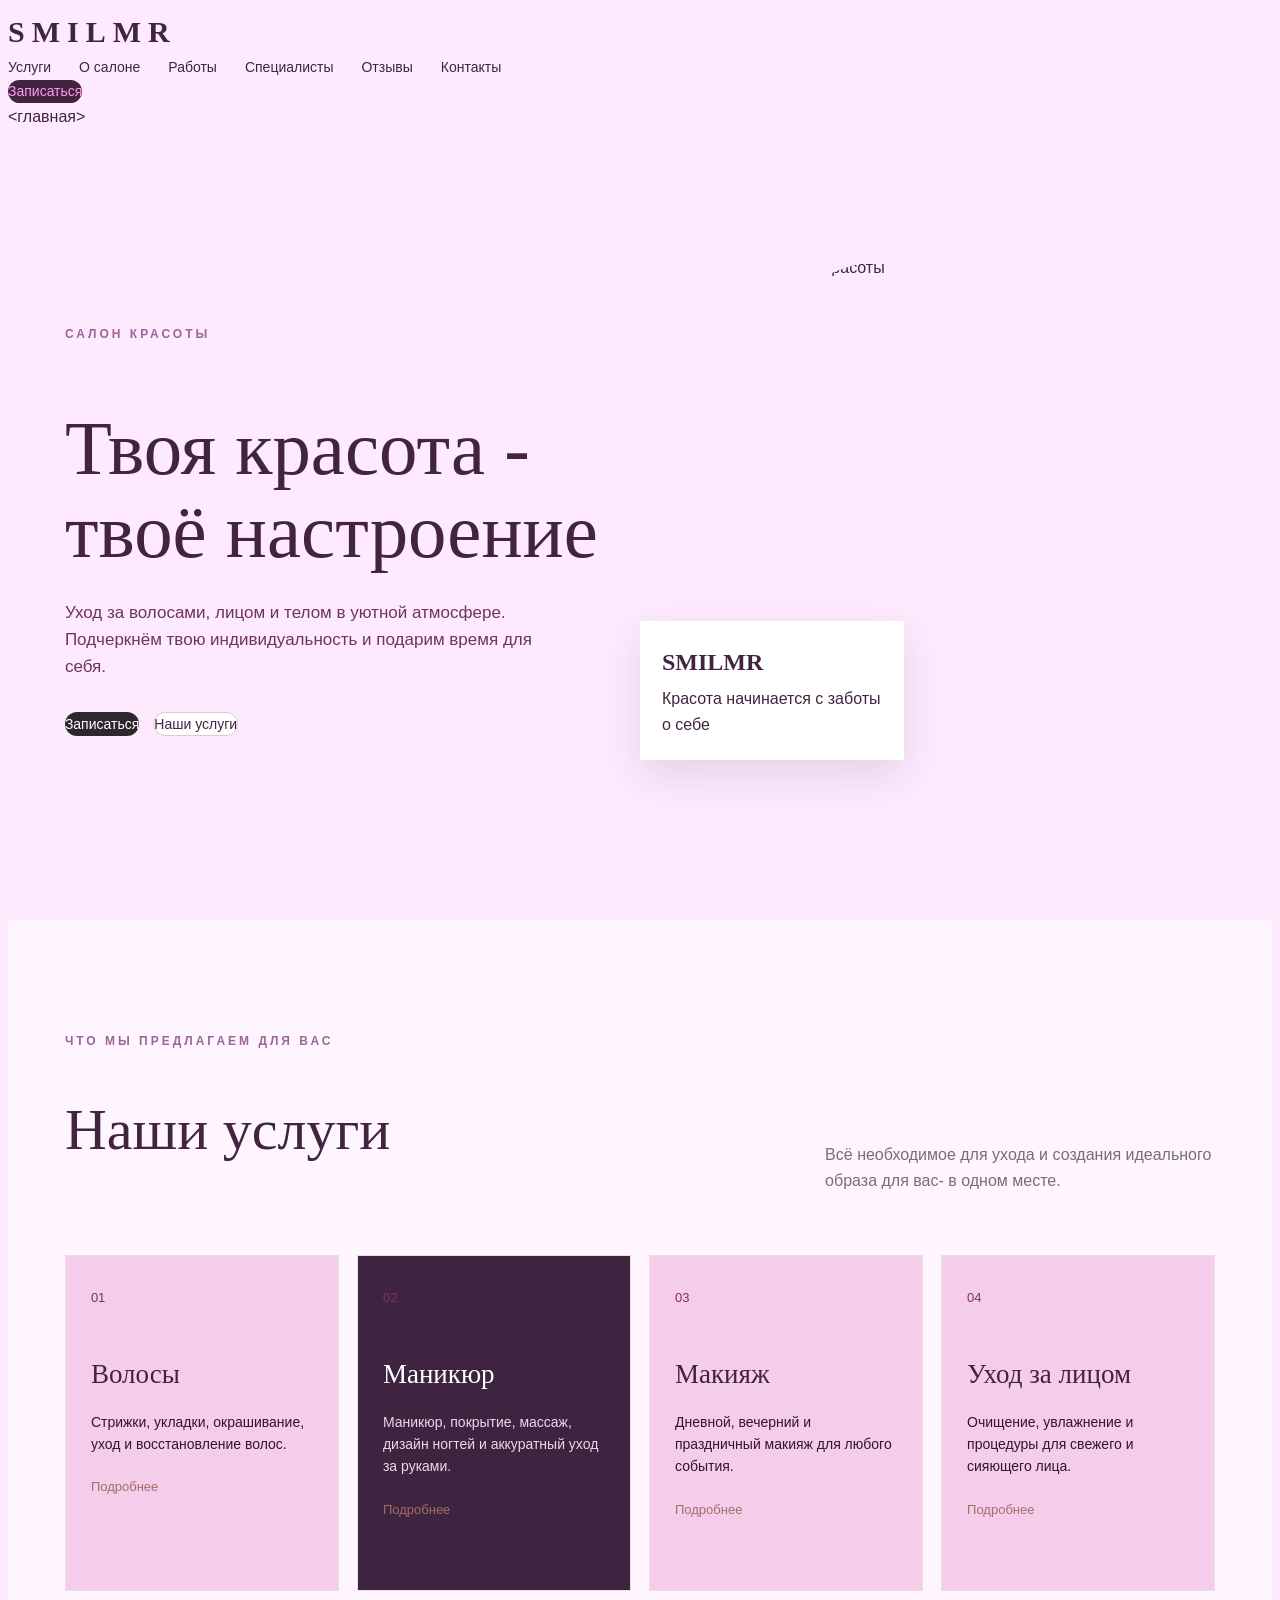
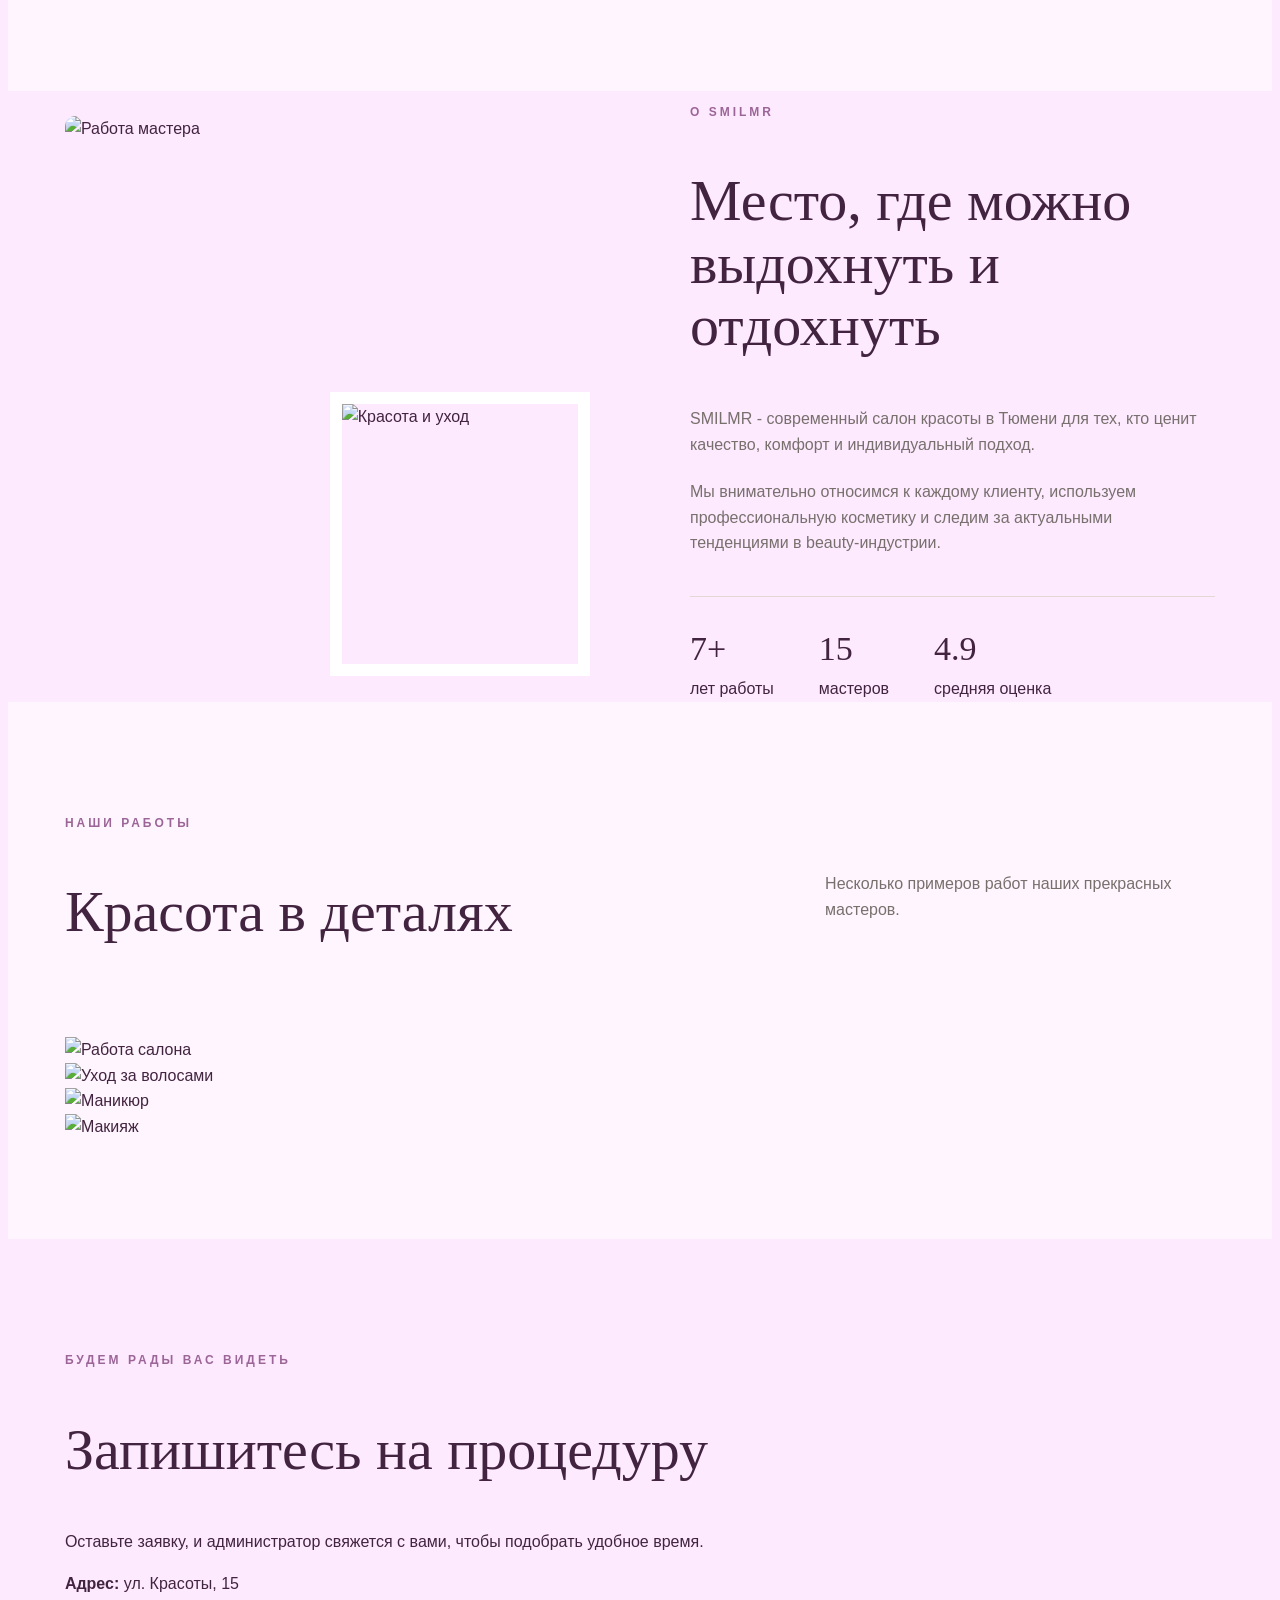
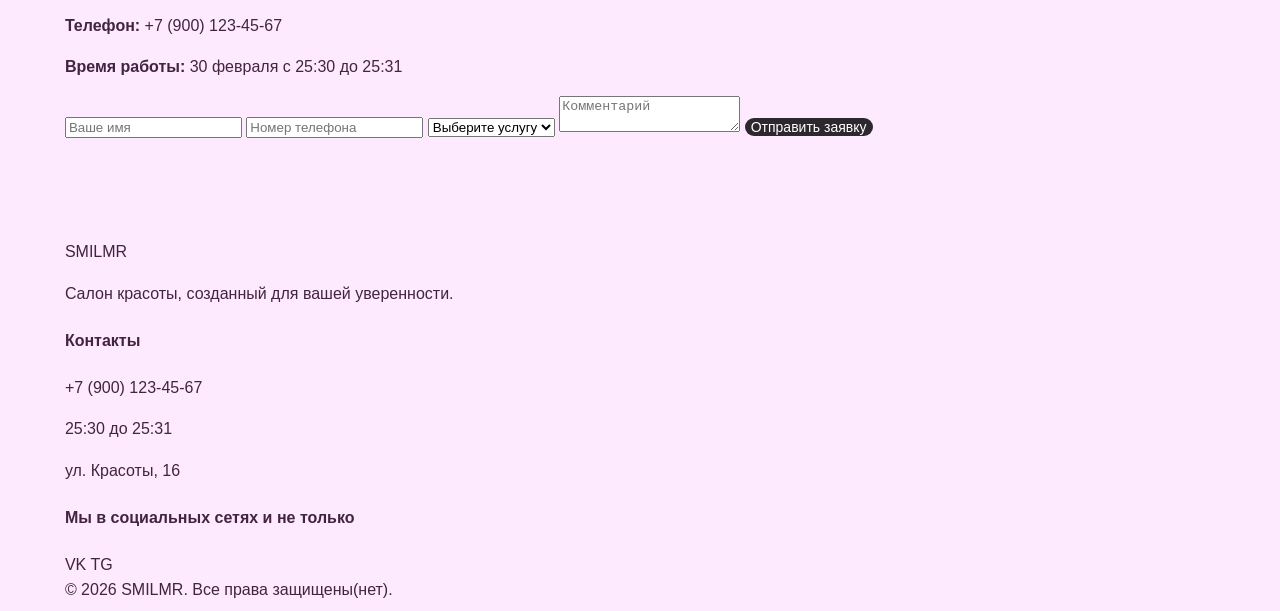
==== commit c2895ae4: "изменено h2 отдохнуть" ====
--- a/пр 5 васильева ноговицына/index.html
+++ b/пр 5 васильева ноговицына/index.html
@@ -108,7 +108,7 @@
  <p class="eyebrow">О SMILMR</p>
  <h2>Место, где можно
 
-выдохнуть
+выдохнуть и отдохнуть
 </h2>
  <p>
  SMILMR - современный салон красоты в Тюмени для тех, кто ценит
